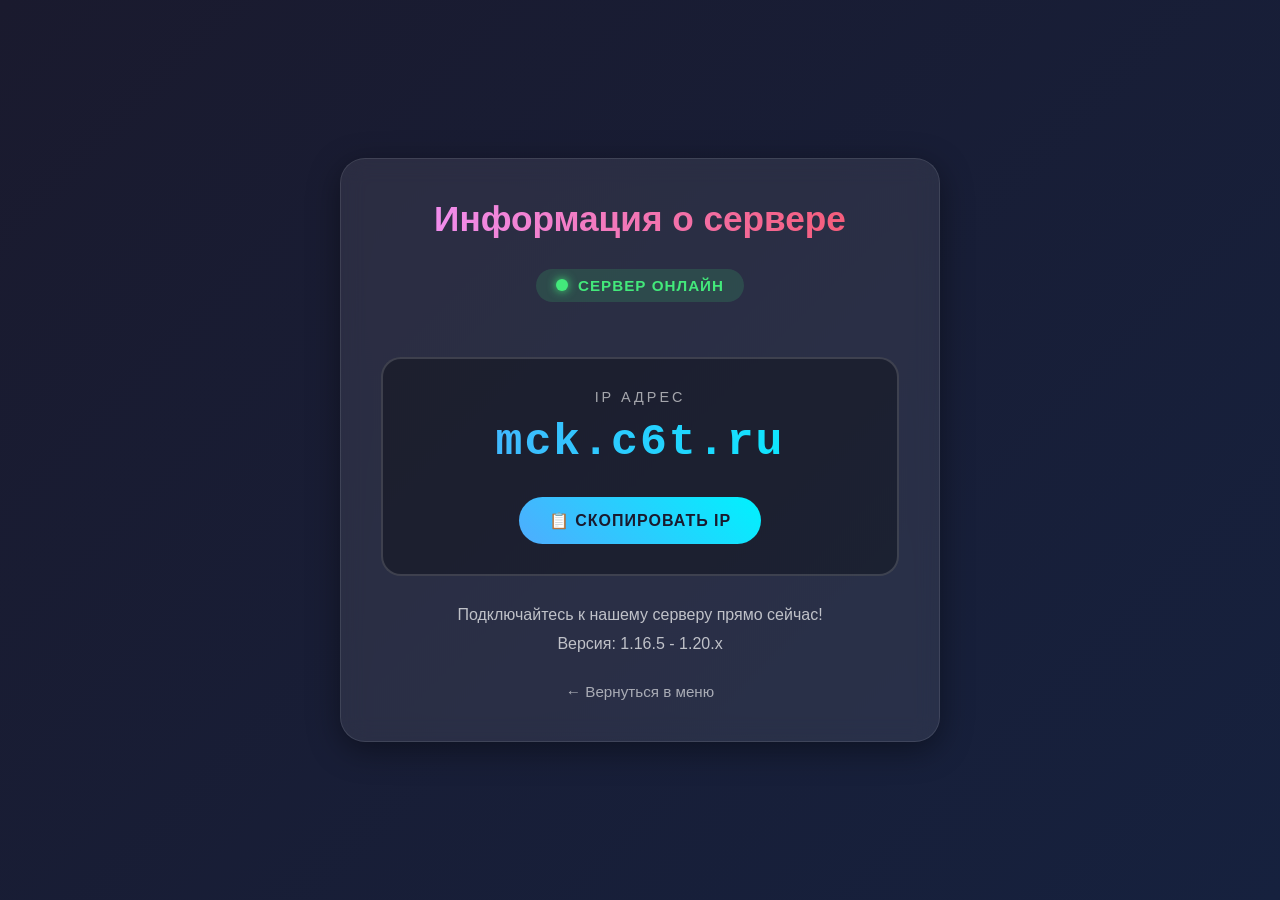
==== info.html @ 25c6650f "Add files via upload" ====
<!DOCTYPE html>
<html lang="ru">
<head>
    <meta charset="UTF-8">
    <meta name="viewport" content="width=device-width, initial-scale=1.0">
    <title>Mck Project - Информация о сервере</title>
    <style>
        * {
            margin: 0;
            padding: 0;
            box-sizing: border-box;
        }

        body {
            font-family: 'Segoe UI', Tahoma, Geneva, Verdana, sans-serif;
            background: linear-gradient(135deg, #1a1a2e 0%, #16213e 100%);
            display: flex;
            justify-content: center;
            align-items: center;
            min-height: 100vh;
            color: white;
        }

        .info-container {
            background: rgba(255, 255, 255, 0.08);
            backdrop-filter: blur(12px);
            padding: 40px;
            border-radius: 25px;
            box-shadow: 0 8px 32px rgba(0, 0, 0, 0.4);
            border: 1px solid rgba(255, 255, 255, 0.1);
            text-align: center;
            width: 90%;
            max-width: 600px;
            animation: fadeIn 0.6s ease-out;
        }

        @keyframes fadeIn {
            from {
                opacity: 0;
                transform: scale(0.95);
            }
            to {
                opacity: 1;
                transform: scale(1);
            }
        }

        h2 {
            font-size: 2.2em;
            margin-bottom: 30px;
            background: linear-gradient(to right, #f093fb, #f5576c);
            -webkit-background-clip: text;
            -webkit-text-fill-color: transparent;
            background-clip: text;
        }

        .status-badge {
            display: inline-flex;
            align-items: center;
            gap: 10px;
            background: rgba(67, 233, 123, 0.15);
            padding: 8px 20px;
            border-radius: 25px;
            margin-bottom: 30px;
        }

        .status-dot {
            width: 12px;
            height: 12px;
            background: #43e97b;
            border-radius: 50%;
            box-shadow: 0 0 10px #43e97b;
            animation: pulse 2s infinite;
        }

        @keyframes pulse {
            0%, 100% {
                box-shadow: 0 0 5px #43e97b;
            }
            50% {
                box-shadow: 0 0 20px #43e97b, 0 0 30px #43e97b;
            }
        }

        .online-text {
            color: #43e97b;
            font-weight: bold;
            font-size: 0.95em;
            text-transform: uppercase;
            letter-spacing: 1px;
        }

        .server-ip {
            background: rgba(0, 0, 0, 0.3);
            padding: 30px;
            border-radius: 20px;
            margin: 25px 0;
            border: 2px solid rgba(255, 255, 255, 0.15);
        }

        .ip-label {
            font-size: 0.9em;
            opacity: 0.6;
            margin-bottom: 12px;
            text-transform: uppercase;
            letter-spacing: 3px;
        }

        .ip-address {
            font-size: 2.8em;
            font-weight: bold;
            background: linear-gradient(to right, #4facfe, #00f2fe);
            -webkit-background-clip: text;
            -webkit-text-fill-color: transparent;
            background-clip: text;
            letter-spacing: 2px;
            margin: 10px 0;
            font-family: 'Courier New', monospace;
        }

        .copy-btn {
            margin-top: 20px;
            padding: 14px 30px;
            font-size: 1em;
            background: linear-gradient(45deg, #4facfe, #00f2fe);
            border: none;
            border-radius: 30px;
            color: #1a1a2e;
            font-weight: bold;
            cursor: pointer;
            transition: all 0.3s ease;
            text-transform: uppercase;
            letter-spacing: 1px;
        }

        .copy-btn:hover {
            transform: translateY(-2px);
            box-shadow: 0 5px 20px rgba(79, 172, 254, 0.4);
        }

        .copy-btn.copied {
            background: linear-gradient(45deg, #43e97b, #38f9d7);
        }

        .additional-info {
            margin-top: 20px;
            opacity: 0.7;
            line-height: 1.8;
        }

        .back-btn {
            display: inline-block;
            margin-top: 25px;
            color: rgba(255, 255, 255, 0.6);
            text-decoration: none;
            font-size: 0.95em;
            transition: color 0.3s;
        }

        .back-btn:hover {
            color: white;
        }
    </style>
</head>
<body>
    <div class="info-container">
        <h2>Информация о сервере</h2>
        
        <div class="status-badge">
            <span class="status-dot"></span>
            <span class="online-text">Сервер онлайн</span>
        </div>
        
        <div class="server-ip">
            <div class="ip-label">IP Адрес</div>
            <div class="ip-address">mck.c6t.ru</div>
            <button class="copy-btn" onclick="copyIP()">
                📋 Скопировать IP
            </button>
        </div>
        
        <div class="additional-info">
            <p>Подключайтесь к нашему серверу прямо сейчас!</p>
            <p>Версия: 1.16.5 - 1.20.x</p>
        </div>
        
        <a href="menu.html" class="back-btn">← Вернуться в меню</a>
    </div>
    
    <script>
        function copyIP() {
            const btn = document.querySelector('.copy-btn');
            navigator.clipboard.writeText('mck.c6t.ru').then(() => {
                const originalText = btn.innerHTML;
                btn.innerHTML = '✅ Скопировано!';
                btn.classList.add('copied');
                setTimeout(() => {
                    btn.innerHTML = originalText;
                    btn.classList.remove('copied');
                }, 2000);
            }).catch(() => {
                // Запасной вариант для старых браузеров
                const textArea = document.createElement('textarea');
                textArea.value = 'mck.c6t.ru';
                document.body.appendChild(textArea);
                textArea.select();
                document.execCommand('copy');
                document.body.removeChild(textArea);
                
                const originalText = btn.innerHTML;
                btn.innerHTML = '✅ Скопировано!';
                btn.classList.add('copied');
                setTimeout(() => {
                    btn.innerHTML = originalText;
                    btn.classList.remove('copied');
                }, 2000);
            });
        }
    </script>
</body>
</html>
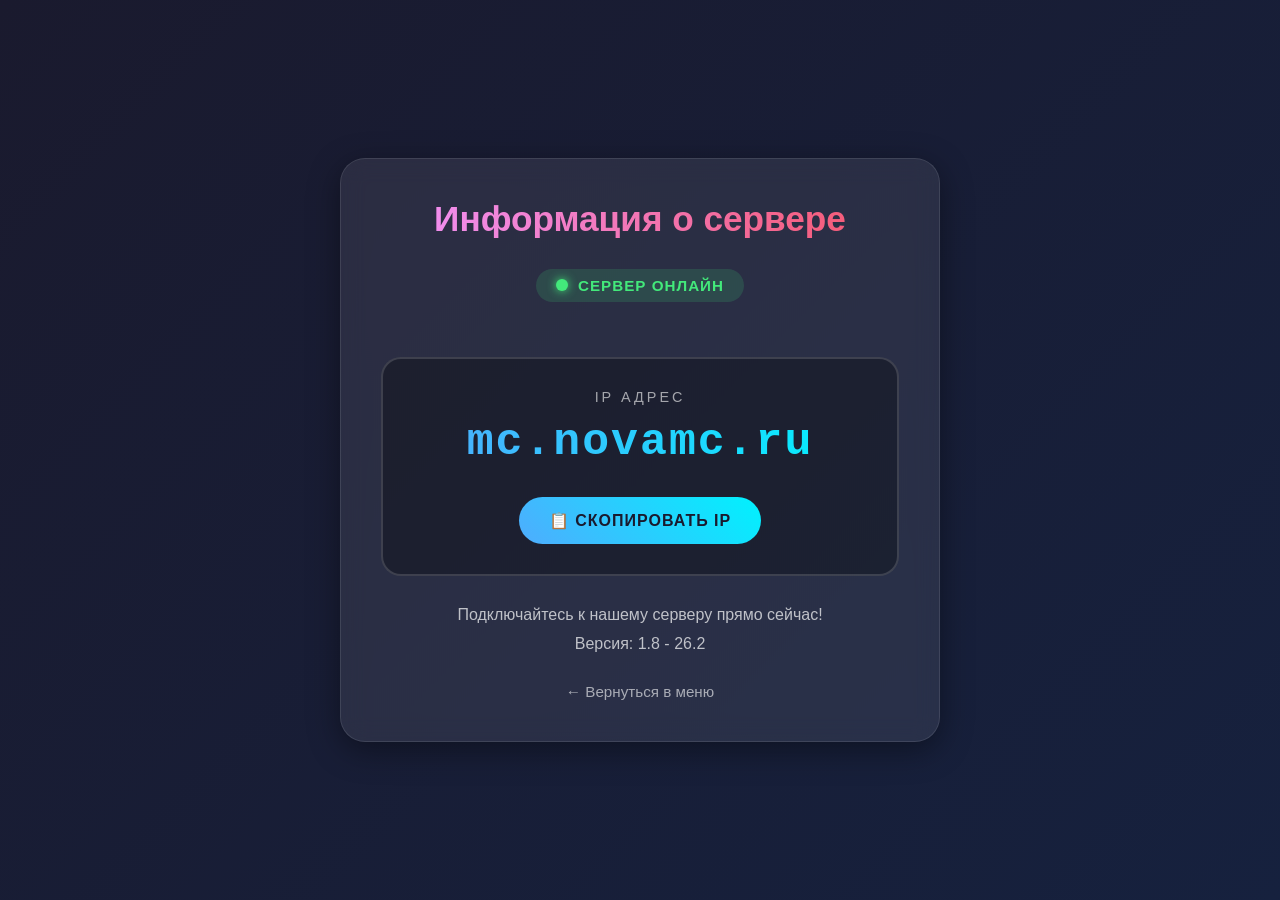
==== commit 4abfe23a: "info.html" ====
--- a/info.html
+++ b/info.html
@@ -3,7 +3,7 @@
 <head>
     <meta charset="UTF-8">
     <meta name="viewport" content="width=device-width, initial-scale=1.0">
-    <title>Mck Project - Информация о сервере</title>
+    <title>NovaMC - Информация о сервере</title>
     <style>
         * {
             margin: 0;
@@ -173,7 +173,7 @@
         
         <div class="server-ip">
             <div class="ip-label">IP Адрес</div>
-            <div class="ip-address">mck.c6t.ru</div>
+            <div class="ip-address">mc.novamc.ru</div>
             <button class="copy-btn" onclick="copyIP()">
                 📋 Скопировать IP
             </button>
@@ -181,7 +181,7 @@
         
         <div class="additional-info">
             <p>Подключайтесь к нашему серверу прямо сейчас!</p>
-            <p>Версия: 1.16.5 - 1.20.x</p>
+            <p>Версия: 1.8 - 26.2</p>
         </div>
         
         <a href="menu.html" class="back-btn">← Вернуться в меню</a>
@@ -218,4 +218,4 @@
         }
     </script>
 </body>
-</html>+</html>
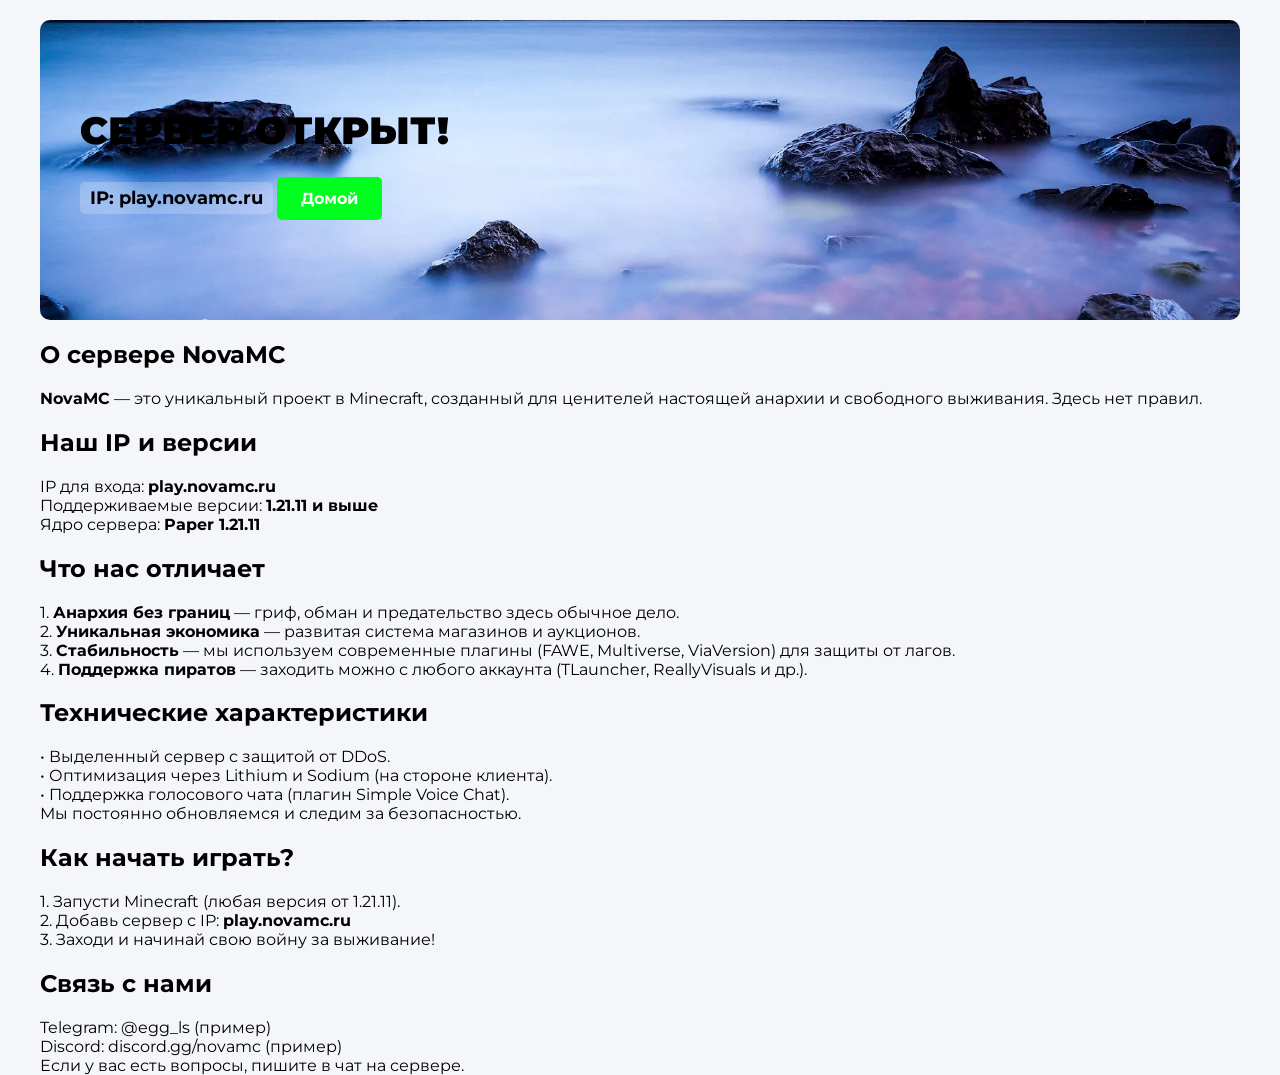
==== commit 496f4f5e: "Add files via upload" ====
--- a/info.html
+++ b/info.html
@@ -1,221 +1,68 @@
-<!DOCTYPE html>
-<html lang="ru">
-<head>
-    <meta charset="UTF-8">
-    <meta name="viewport" content="width=device-width, initial-scale=1.0">
-    <title>NovaMC - Информация о сервере</title>
-    <style>
-        * {
-            margin: 0;
-            padding: 0;
-            box-sizing: border-box;
-        }
-
-        body {
-            font-family: 'Segoe UI', Tahoma, Geneva, Verdana, sans-serif;
-            background: linear-gradient(135deg, #1a1a2e 0%, #16213e 100%);
-            display: flex;
-            justify-content: center;
-            align-items: center;
-            min-height: 100vh;
-            color: white;
-        }
-
-        .info-container {
-            background: rgba(255, 255, 255, 0.08);
-            backdrop-filter: blur(12px);
-            padding: 40px;
-            border-radius: 25px;
-            box-shadow: 0 8px 32px rgba(0, 0, 0, 0.4);
-            border: 1px solid rgba(255, 255, 255, 0.1);
-            text-align: center;
-            width: 90%;
-            max-width: 600px;
-            animation: fadeIn 0.6s ease-out;
-        }
-
-        @keyframes fadeIn {
-            from {
-                opacity: 0;
-                transform: scale(0.95);
-            }
-            to {
-                opacity: 1;
-                transform: scale(1);
-            }
-        }
-
-        h2 {
-            font-size: 2.2em;
-            margin-bottom: 30px;
-            background: linear-gradient(to right, #f093fb, #f5576c);
-            -webkit-background-clip: text;
-            -webkit-text-fill-color: transparent;
-            background-clip: text;
-        }
-
-        .status-badge {
-            display: inline-flex;
-            align-items: center;
-            gap: 10px;
-            background: rgba(67, 233, 123, 0.15);
-            padding: 8px 20px;
-            border-radius: 25px;
-            margin-bottom: 30px;
-        }
-
-        .status-dot {
-            width: 12px;
-            height: 12px;
-            background: #43e97b;
-            border-radius: 50%;
-            box-shadow: 0 0 10px #43e97b;
-            animation: pulse 2s infinite;
-        }
-
-        @keyframes pulse {
-            0%, 100% {
-                box-shadow: 0 0 5px #43e97b;
-            }
-            50% {
-                box-shadow: 0 0 20px #43e97b, 0 0 30px #43e97b;
-            }
-        }
-
-        .online-text {
-            color: #43e97b;
-            font-weight: bold;
-            font-size: 0.95em;
-            text-transform: uppercase;
-            letter-spacing: 1px;
-        }
-
-        .server-ip {
-            background: rgba(0, 0, 0, 0.3);
-            padding: 30px;
-            border-radius: 20px;
-            margin: 25px 0;
-            border: 2px solid rgba(255, 255, 255, 0.15);
-        }
-
-        .ip-label {
-            font-size: 0.9em;
-            opacity: 0.6;
-            margin-bottom: 12px;
-            text-transform: uppercase;
-            letter-spacing: 3px;
-        }
-
-        .ip-address {
-            font-size: 2.8em;
-            font-weight: bold;
-            background: linear-gradient(to right, #4facfe, #00f2fe);
-            -webkit-background-clip: text;
-            -webkit-text-fill-color: transparent;
-            background-clip: text;
-            letter-spacing: 2px;
-            margin: 10px 0;
-            font-family: 'Courier New', monospace;
-        }
-
-        .copy-btn {
-            margin-top: 20px;
-            padding: 14px 30px;
-            font-size: 1em;
-            background: linear-gradient(45deg, #4facfe, #00f2fe);
-            border: none;
-            border-radius: 30px;
-            color: #1a1a2e;
-            font-weight: bold;
-            cursor: pointer;
-            transition: all 0.3s ease;
-            text-transform: uppercase;
-            letter-spacing: 1px;
-        }
-
-        .copy-btn:hover {
-            transform: translateY(-2px);
-            box-shadow: 0 5px 20px rgba(79, 172, 254, 0.4);
-        }
-
-        .copy-btn.copied {
-            background: linear-gradient(45deg, #43e97b, #38f9d7);
-        }
-
-        .additional-info {
-            margin-top: 20px;
-            opacity: 0.7;
-            line-height: 1.8;
-        }
-
-        .back-btn {
-            display: inline-block;
-            margin-top: 25px;
-            color: rgba(255, 255, 255, 0.6);
-            text-decoration: none;
-            font-size: 0.95em;
-            transition: color 0.3s;
-        }
-
-        .back-btn:hover {
-            color: white;
-        }
-    </style>
-</head>
-<body>
-    <div class="info-container">
-        <h2>Информация о сервере</h2>
-        
-        <div class="status-badge">
-            <span class="status-dot"></span>
-            <span class="online-text">Сервер онлайн</span>
-        </div>
-        
-        <div class="server-ip">
-            <div class="ip-label">IP Адрес</div>
-            <div class="ip-address">mc.novamc.ru</div>
-            <button class="copy-btn" onclick="copyIP()">
-                📋 Скопировать IP
-            </button>
-        </div>
-        
-        <div class="additional-info">
-            <p>Подключайтесь к нашему серверу прямо сейчас!</p>
-            <p>Версия: 1.8 - 26.2</p>
-        </div>
-        
-        <a href="menu.html" class="back-btn">← Вернуться в меню</a>
-    </div>
-    
-    <script>
-        function copyIP() {
-            const btn = document.querySelector('.copy-btn');
-            navigator.clipboard.writeText('mck.c6t.ru').then(() => {
-                const originalText = btn.innerHTML;
-                btn.innerHTML = '✅ Скопировано!';
-                btn.classList.add('copied');
-                setTimeout(() => {
-                    btn.innerHTML = originalText;
-                    btn.classList.remove('copied');
-                }, 2000);
-            }).catch(() => {
-                // Запасной вариант для старых браузеров
-                const textArea = document.createElement('textarea');
-                textArea.value = 'mck.c6t.ru';
-                document.body.appendChild(textArea);
-                textArea.select();
-                document.execCommand('copy');
-                document.body.removeChild(textArea);
-                
-                const originalText = btn.innerHTML;
-                btn.innerHTML = '✅ Скопировано!';
-                btn.classList.add('copied');
-                setTimeout(() => {
-                    btn.innerHTML = originalText;
-                    btn.classList.remove('copied');
-                }, 2000);
-            });
-        }
-    </script>
-</body>
-</html>
+<!DOCTYPE html>
+<html lang="ru">
+
+<head>
+  <meta charset="UTF-8">
+  <meta name="viewport" content="width=device-width, initial-scale=1.0">
+  <title>NovaMC - Информация</title>
+  <link rel="icon" href="./server.png">
+  <link rel="stylesheet" href="index.css">
+</head>
+
+<body>
+  <div class="info_site-banner">
+    <div class="banner-content">
+      <h2>Сервер открыт!</h2>
+      <p>IP: play.novamc.ru</p>
+      <a href="./index.html" class="home-btn">Домой</a>
+    </div>
+  </div>
+
+  <div class="rules-rules">
+    <h2>О сервере NovaMC</h2>
+    <div>
+      <div><b>NovaMC</b> — это уникальный проект в Minecraft, созданный для ценителей настоящей анархии и свободного
+        выживания. Здесь нет правил.</div>
+    </div>
+
+    <h2>Наш IP и версии</h2>
+    <div>
+      <div>IP для входа: <b>play.novamc.ru</b></div>
+      <div>Поддерживаемые версии: <b>1.21.11 и выше</b></div>
+      <div>Ядро сервера: <b>Paper 1.21.11</b></div>
+    </div>
+
+    <h2>Что нас отличает</h2>
+    <div>
+      <div>1. <b>Анархия без границ</b> — гриф, обман и предательство здесь обычное дело.</div>
+      <div>2. <b>Уникальная экономика</b> — развитая система магазинов и аукционов.</div>
+      <div>3. <b>Стабильность</b> — мы используем современные плагины (FAWE, Multiverse, ViaVersion) для защиты от
+        лагов.</div>
+      <div>4. <b>Поддержка пиратов</b> — заходить можно с любого аккаунта (TLauncher, ReallyVisuals и др.).</div>
+    </div>
+
+    <h2>Технические характеристики</h2>
+    <div>
+      <div>• Выделенный сервер с защитой от DDoS.</div>
+      <div>• Оптимизация через Lithium и Sodium (на стороне клиента).</div>
+      <div>• Поддержка голосового чата (плагин Simple Voice Chat).</div>
+      <div class="info-text">Мы постоянно обновляемся и следим за безопасностью.</div>
+    </div>
+
+    <h2>Как начать играть?</h2>
+    <div>
+      <div>1. Запусти Minecraft (любая версия от 1.21.11).</div>
+      <div>2. Добавь сервер с IP: <b>play.novamc.ru</b></div>
+      <div>3. Заходи и начинай свою войну за выживание!</div>
+    </div>
+
+    <h2>Связь с нами</h2>
+    <div>
+      <div>Telegram: @egg_ls (пример)</div>
+      <div>Discord: discord.gg/novamc (пример)</div>
+      <div class="info-text">Если у вас есть вопросы, пишите в чат на сервере.</div>
+    </div>
+  </div>
+</body>
+
+</html>
--- a/index.css
+++ b/index.css
@@ -0,0 +1,330 @@
+@import url('https://fonts.googleapis.com/css2?family=Montserrat:wght@400;500;700;900&display=swap');
+
+.site-banner {
+  /* Применяем кастомный шрифт ко всему баннеру */
+  font-family: 'Montserrat', sans-serif;
+  width: 100%;
+  max-width: 1200px;
+  height: 300px;
+  margin: 20px auto;
+  background-image: url('./banner-bg.png');
+  background-size: cover;
+  background-position: center;
+  border-radius: 10px;
+  display: flex;
+  align-items: center;
+  padding: 40px;
+  box-sizing: border-box;
+  color: #000000;
+}
+
+.banner-content h2 {
+  font-size: 38px;
+  /* Немного увеличили для солидности */
+  font-weight: 900;
+  /* Сделали заголовок очень жирным */
+  margin: 0 0 10px 0;
+  text-transform: uppercase;
+  /* Все буквы заглавными */
+}
+
+.banner-content p {
+  font-size: 18px;
+  /* Сделали IP сервера более читаемым */
+  font-weight: 700;
+  margin-bottom: 20px;
+  background: rgba(255, 255, 255, 0.2);
+  /* Легкая плашка под IP, чтобы читался на любом фоне */
+  padding: 5px 10px;
+  display: inline-block;
+  border-radius: 5px;
+}
+
+.info-btn {
+  display: inline-block;
+  background-color: #ff5722;
+  color: #fbfbfb;
+  padding: 12px 24px;
+  text-decoration: none;
+  border-radius: 5px;
+  font-weight: bold;
+  transition: background 0.2s;
+  /* Плавный эффект при наведении */
+}
+
+/* Эффект при наведении на кнопку */
+.info-btn:hover {
+  background-color: #e64a19;
+}
+
+.rules-btn {
+  display: inline-block;
+  background-color: #1c19e6;
+  color: #fbfbfb;
+  padding: 12px 24px;
+  text-decoration: none;
+  border-radius: 5px;
+  font-weight: bold;
+  transition: background 0.2s;
+  /* Плавный эффект при наведении */
+}
+
+/* Эффект при наведении на кнопку */
+.rules-btn:hover {
+  background-color: #0300ba;
+}
+
+.info_site-banner {
+  /* Применяем кастомный шрифт ко всему баннеру */
+  font-family: 'Montserrat', sans-serif;
+  width: 100%;
+  max-width: 1200px;
+  height: 300px;
+  margin: 20px auto;
+  background-image: url('./site_banner-bg.png');
+  background-size: cover;
+  background-position: center;
+  border-radius: 10px;
+  display: flex;
+  align-items: center;
+  padding: 40px;
+  box-sizing: border-box;
+  color: #000000;
+}
+
+.r_site-banner {
+  /* Применяем кастомный шрифт ко всему баннеру */
+  font-family: 'Montserrat', sans-serif;
+  width: 100%;
+  max-width: 1200px;
+  height: 300px;
+  margin: 20px auto;
+  background-image: url('./r_banner-bg.png');
+  background-size: cover;
+  background-position: center;
+  border-radius: 10px;
+  display: flex;
+  align-items: center;
+  padding: 40px;
+  box-sizing: border-box;
+  color: #000000;
+}
+
+.rules-rules {
+  font-family: 'Montserrat', sans-serif;
+  width: 100%;
+  max-width: 1200px;
+  height: 300px;
+  margin: 20px auto;
+  background-position: center;
+  color: #000000;
+}
+
+.ban-text {
+  font-family: 'Montserrat', sans-serif;
+  margin-left: 20px
+}
+
+.d_site-banner {
+  /* Применяем кастомный шрифт ко всему баннеру */
+  font-family: 'Montserrat', sans-serif;
+  width: 100%;
+  max-width: 1200px;
+  height: 300px;
+  margin: 20px auto;
+  background-image: url('./d_banner-bg.png');
+  background-size: cover;
+  background-position: center;
+  border-radius: 10px;
+  display: flex;
+  align-items: center;
+  padding: 40px;
+  box-sizing: border-box;
+  color: #000000;
+}
+
+.home-btn {
+  display: inline-block;
+  background-color: #00ff1e;
+  color: #fbfbfb;
+  padding: 12px 24px;
+  text-decoration: none;
+  border-radius: 5px;
+  font-weight: bold;
+  transition: background 0.2s;
+  /* Плавный эффект при наведении */
+}
+
+/* Эффект при наведении на кнопку */
+.home-btn:hover {
+  background-color: #00e91b;
+}
+
+.d-btn {
+  display: inline-block;
+  background-color: #ff0000;
+  color: #fbfbfb;
+  padding: 12px 24px;
+  text-decoration: none;
+  border-radius: 5px;
+  font-weight: bold;
+  transition: background 0.2s;
+  /* Плавный эффект при наведении */
+}
+
+/* Эффект при наведении на кнопку */
+.d-btn:hover {
+  background-color: #bd0000;
+}
+
+body {
+  font-family: 'Montserrat', sans-serif;
+  background-color: #f4f6f9;
+  /* Светлый фон, чтобы карточки выделялись */
+}
+
+.store-container {
+  max-width: 1200px;
+  margin: 40px auto;
+  padding: 0 20px;
+}
+
+.store-grid {
+  display: grid;
+  grid-template-columns: repeat(auto-fill, minmax(220px, 1fr));
+  gap: 25px;
+  margin-bottom: 40px;
+}
+
+.store-item {
+  background: #fff;
+  border-radius: 20px;
+  /* Более круглые углы */
+  padding: 20px;
+  box-shadow: 0 8px 20px rgba(0, 0, 0, 0.06);
+  /* Мягкая тень */
+  display: flex;
+  flex-direction: column;
+  align-items: center;
+  position: relative;
+  transition: all 0.3s ease;
+  overflow: hidden;
+  /* Чтобы картинка не вылезала за края */
+}
+
+/* Эффект при наведении на карточку */
+.store-item:hover {
+  transform: translateY(-8px);
+  box-shadow: 0 15px 30px rgba(0, 0, 0, 0.12);
+}
+
+.store-item img {
+  width: 100%;
+  height: 150px;
+  /* Фиксированная высота, чтобы сетка не прыгала */
+  object-fit: contain;
+  /* Картинка не искажается */
+  border-radius: 12px;
+  margin-bottom: 15px;
+  transition: transform 0.3s ease;
+}
+
+/* Картинка увеличивается при наведении на карточку */
+.store-item:hover img {
+  transform: scale(1.08);
+}
+
+.store-item h3 {
+  margin: 0 0 10px 0;
+  font-size: 20px;
+  font-weight: 900;
+  color: #1e1e2f;
+  text-transform: uppercase;
+}
+
+.price-box {
+  display: flex;
+  align-items: center;
+  justify-content: center;
+  gap: 10px;
+  margin: 10px 0 20px 0;
+}
+
+.new-price {
+  font-weight: 900;
+  font-size: 22px;
+  color: #333;
+}
+
+.old-price {
+  text-decoration: line-through;
+  color: #999;
+  font-size: 15px;
+  font-weight: 500;
+}
+
+.discount {
+  background: #ff3b30;
+  color: #fff;
+  font-weight: 700;
+  font-size: 12px;
+  padding: 2px 6px;
+  border-radius: 5px;
+}
+
+.buy-btn {
+  background: #f39c12;
+  color: #fff;
+  padding: 12px 20px;
+  border-radius: 10px;
+  text-decoration: none;
+  font-weight: 700;
+  font-size: 15px;
+  text-align: center;
+  width: 100%;
+  margin-top: auto;
+  /* Кнопка всегда внизу */
+  transition: background 0.3s, transform 0.2s;
+  text-transform: uppercase;
+}
+
+.buy-btn:hover {
+  background: #e67e22;
+  transform: translateY(-2px);
+  /* Кнопка немного подпрыгивает при наведении */
+}
+
+.hit-badge {
+  position: absolute;
+  top: 15px;
+  right: 15px;
+  background: #27ae60;
+  color: white;
+  padding: 5px 10px;
+  border-radius: 8px;
+  font-size: 12px;
+  font-weight: 900;
+  text-transform: uppercase;
+  box-shadow: 0 4px 10px rgba(39, 174, 96, 0.3);
+  z-index: 2;
+}
+
+/* Адаптивность для телефонов */
+@media (max-width: 600px) {
+  .store-grid {
+    grid-template-columns: repeat(auto-fill, minmax(160px, 1fr));
+    gap: 15px;
+  }
+
+  .store-item {
+    padding: 15px;
+  }
+
+  .store-item h3 {
+    font-size: 16px;
+  }
+
+  .new-price {
+    font-size: 18px;
+  }
+}
